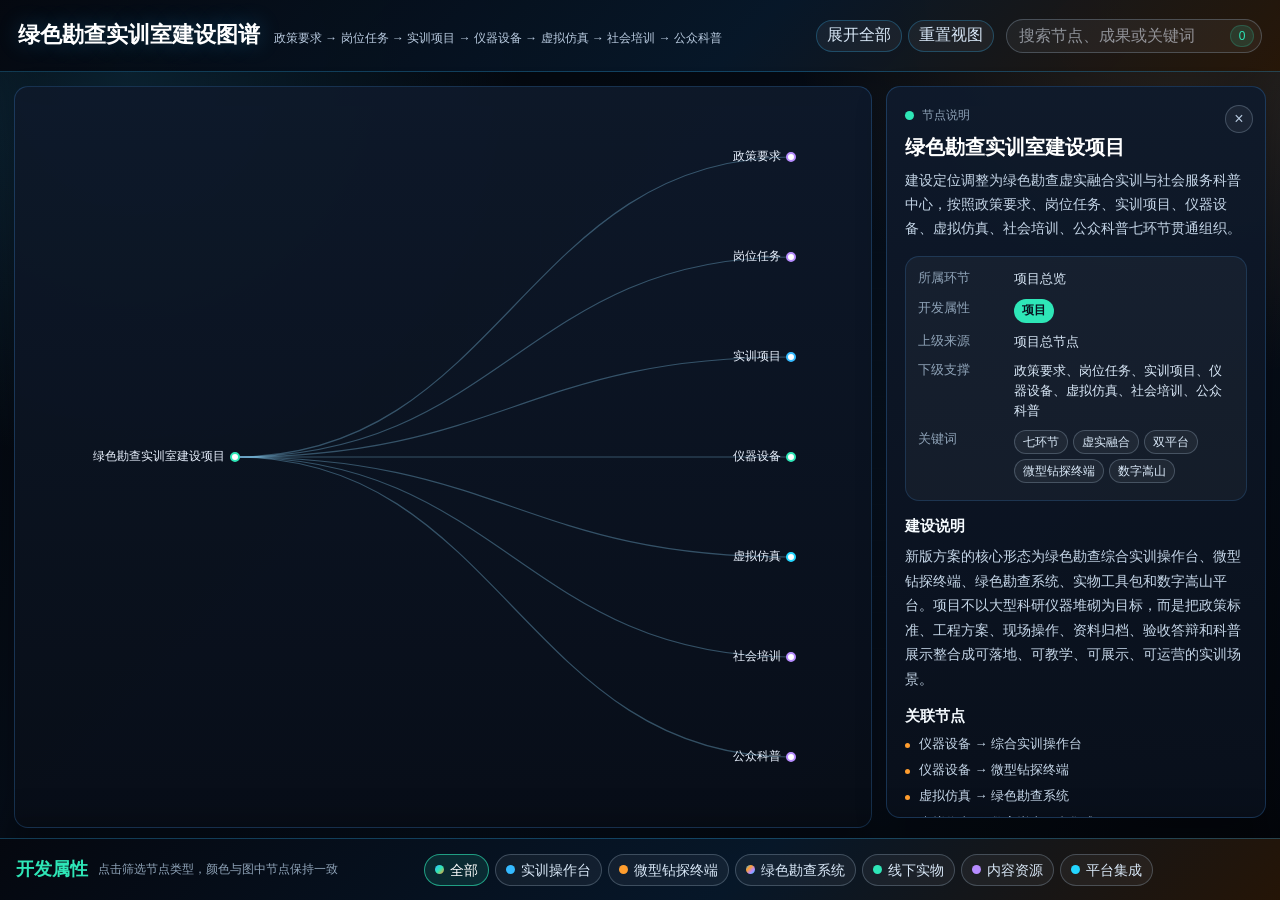
==== index-full.html @ b94ab8d3 "Update green exploration tree visualization" ====
<!doctype html>
<html lang="zh-CN">
  <head>
    <meta charset="UTF-8" />
    <meta name="viewport" content="width=device-width, initial-scale=1.0" />
    <title>绿色勘查实训室建设图谱 - 完整功能版</title>
    <link rel="icon" href="data:," />
    <link rel="stylesheet" href="assets/css/style.css" />
  </head>
  <body>
    <div class="full-shell">
      <header class="full-topbar">
        <div class="title-block">
          <h1>绿色勘查实训室建设图谱</h1>
          <p>政策要求 → 岗位任务 → 实训项目 → 仪器设备 → 虚拟仿真 → 社会培训 → 公众科普</p>
        </div>

        <div class="top-actions" aria-label="常用操作">
          <button id="expandAllBtn" type="button">展开全部</button>
          <button id="resetBtn" type="button">重置视图</button>

          <div class="search-wrap">
            <input id="searchInput" type="search" placeholder="搜索节点、成果或关键词" autocomplete="off" />
            <span id="searchCount" class="search-count">0</span>
          </div>
        </div>
      </header>

      <main class="full-main">
        <section class="chart-pane" aria-label="左到右树形图">
          <div id="chartScroll" class="chart-scroll">
            <div id="chart" class="chart-stage"></div>
          </div>
        </section>

        <div class="side-column">
          <aside id="infoPanel" class="info-panel fixed-info-panel" aria-live="polite"></aside>
          <div id="searchResults" class="search-results" aria-live="polite"></div>
        </div>
      </main>

      <footer class="bottom-filter-panel">
        <div class="filter-title">
          <strong>开发属性</strong>
          <span>点击筛选节点类型，颜色与图中节点保持一致</span>
        </div>

        <div id="filterGroup" class="dev-filter-group" aria-label="开发属性复选筛选">
          <button class="is-active" type="button" data-filter="all" aria-pressed="true">
            <span class="legend-dot all"></span>全部
          </button>
          <button type="button" data-filter="newDev" aria-pressed="false">
            <span class="legend-dot newDev"></span>实训操作台
          </button>
          <button type="button" data-filter="retrofit" aria-pressed="false">
            <span class="legend-dot retrofit"></span>微型钻探终端
          </button>
          <button type="button" data-filter="greenSystem" aria-pressed="false">
            <span class="legend-dot greenSystem"></span>绿色勘查系统
          </button>
          <button type="button" data-filter="physical" aria-pressed="false">
            <span class="legend-dot physical"></span>线下实物
          </button>
          <button type="button" data-filter="content" aria-pressed="false">
            <span class="legend-dot content"></span>内容资源
          </button>
          <button type="button" data-filter="platform" aria-pressed="false">
            <span class="legend-dot platform"></span>平台集成
          </button>
        </div>

      </footer>
    </div>

    <script src="vendor/echarts.min.js"></script>
    <script src="data/treeData.js"></script>
    <script src="assets/js/tree-utils.js"></script>
    <script src="assets/js/panel.js"></script>
    <script src="assets/js/app.js"></script>
  </body>
</html>
---- assets/css/style.css ----
:root {
  --bg: #05070d;
  --card: #0b1220;
  --card-2: #0f1a2b;
  --text: #eaf2ff;
  --muted: #8fa3b8;
  --line: rgba(72, 164, 255, 0.24);
  --blue: #35baff;
  --green: #2ee6b7;
  --orange: #ff9d2e;
  --purple: #b78cff;
  --soft-blue: rgba(53, 186, 255, 0.12);
  --soft-green: rgba(46, 230, 183, 0.12);
  --soft-orange: rgba(255, 157, 46, 0.14);
  --shadow: 0 12px 30px rgba(0, 0, 0, 0.28);

  --project: #2ee6b7;
  --new-dev: #35baff;
  --retrofit: #ff9d2e;
  --physical: #2ee6b7;
  --content: #b78cff;
  --platform: #24d6ff;
  --reuse: #8fa3b8;

  --right-panel-width: 380px;
  --bottom-panel-height: 62px;
  --topbar-height: 72px;
  --gap: 14px;
  --radius: 14px;
  color-scheme: dark;
}

* {
  box-sizing: border-box;
}

html,
body {
  width: 100%;
  height: 100%;
  margin: 0;
}

body {
  overflow: hidden;
  color: var(--text);
  font-family: -apple-system, BlinkMacSystemFont, "Segoe UI", "PingFang SC", "Microsoft YaHei", Arial, sans-serif;
  background:
    radial-gradient(circle at 10% 8%, rgba(53, 186, 255, 0.2), transparent 28%),
    radial-gradient(circle at 92% 0%, rgba(255, 157, 46, 0.18), transparent 26%),
    linear-gradient(135deg, #03050a 0%, #07111f 58%, #03050a 100%);
  background-attachment: fixed;
}

body::before {
  position: fixed;
  inset: 0;
  pointer-events: none;
  opacity: 0.42;
  background-image:
    linear-gradient(rgba(255, 255, 255, 0.035) 1px, transparent 1px),
    linear-gradient(90deg, rgba(255, 255, 255, 0.035) 1px, transparent 1px);
  background-size: 36px 36px;
  content: "";
  mask-image: radial-gradient(circle at center, black 0%, transparent 82%);
}

button,
input,
a {
  font: inherit;
}

button,
a {
  -webkit-tap-highlight-color: transparent;
}

.full-shell {
  position: relative;
  z-index: 1;
  display: grid;
  grid-template-rows: var(--topbar-height) minmax(0, 1fr) var(--bottom-panel-height);
  grid-template-columns: minmax(0, 1fr);
  width: 100vw;
  height: 100vh;
  min-width: 1180px;
}

.full-topbar {
  display: grid;
  grid-template-columns: minmax(0, 1fr) auto;
  gap: 16px;
  align-items: center;
  padding: 10px 18px;
  border-bottom: 1px solid rgba(53, 186, 255, 0.28);
  background: linear-gradient(135deg, rgba(5, 8, 15, 0.95), rgba(7, 24, 42, 0.96) 58%, rgba(39, 22, 7, 0.94));
  box-shadow: 0 18px 52px rgba(0, 0, 0, 0.34);
}

.title-block {
  display: flex;
  gap: 14px;
  align-items: baseline;
  min-width: 0;
}

.title-block h1 {
  margin: 0;
  color: #ffffff;
  font-size: 22px;
  font-weight: 800;
  line-height: 1.2;
  letter-spacing: 0;
  text-shadow: 0 0 22px rgba(53, 186, 255, 0.28);
  white-space: nowrap;
}

.title-block p {
  min-width: 0;
  margin: 0;
  color: #b9cbe0;
  font-size: 12px;
  line-height: 1.45;
  overflow: hidden;
  text-overflow: ellipsis;
  white-space: nowrap;
}

.top-actions {
  display: flex;
  gap: 6px;
  align-items: center;
  justify-content: flex-end;
  min-width: 0;
}

.search-wrap {
  position: relative;
  flex: 0 1 260px;
  min-width: 190px;
  margin-left: 6px;
}

.search-wrap input {
  width: 100%;
  height: 34px;
  padding: 0 42px 0 12px;
  border: 1px solid rgba(143, 163, 184, 0.34);
  border-radius: 999px;
  background: rgba(255, 255, 255, 0.05);
  color: var(--text);
  outline: none;
}

.search-wrap input::placeholder {
  color: rgba(234, 242, 255, 0.54);
}

.search-wrap input:focus {
  border-color: rgba(53, 186, 255, 0.74);
  box-shadow: 0 0 0 3px rgba(53, 186, 255, 0.14);
}

.search-count {
  position: absolute;
  top: 6px;
  right: 8px;
  min-width: 24px;
  height: 22px;
  padding: 0 6px;
  border: 1px solid rgba(46, 230, 183, 0.2);
  border-radius: 999px;
  background: var(--soft-green);
  color: var(--green);
  font-size: 12px;
  line-height: 20px;
  text-align: center;
}

.top-actions button,
.download-button {
  display: inline-flex;
  flex: 0 0 auto;
  align-items: center;
  justify-content: center;
  height: 32px;
  padding: 0 10px;
  border: 1px solid rgba(53, 186, 255, 0.28);
  border-radius: 999px;
  background: rgba(255, 255, 255, 0.05);
  color: #d9e8f8;
  cursor: pointer;
  text-decoration: none;
  white-space: nowrap;
  transition: background 0.15s ease, border-color 0.15s ease, color 0.15s ease, transform 0.15s ease;
}

.top-actions button:hover,
.download-button:hover {
  border-color: rgba(255, 157, 46, 0.55);
  color: #ffffff;
  transform: translateY(-1px);
}

.download-button {
  border-color: rgba(255, 157, 46, 0.45);
  background: linear-gradient(135deg, rgba(255, 157, 46, 0.22), rgba(255, 106, 42, 0.18));
  color: #ffd3a1;
  font-weight: 800;
}

.full-main {
  display: grid;
  grid-template-columns: minmax(0, 1fr) var(--right-panel-width);
  gap: var(--gap);
  min-height: 0;
  padding: var(--gap);
  padding-bottom: 10px;
}

.chart-pane {
  min-width: 0;
  min-height: 0;
  border: 1px solid var(--line);
  border-radius: var(--radius);
  background: linear-gradient(180deg, rgba(14, 25, 42, 0.96), rgba(8, 14, 24, 0.96));
  box-shadow: var(--shadow);
  overflow: hidden;
}

.chart-scroll {
  width: 100%;
  height: 100%;
  overflow: hidden;
  background: transparent;
}

.chart-stage {
  width: 100%;
  height: 100%;
  min-width: 0;
  min-height: 0;
}

.side-column {
  display: grid;
  grid-template-rows: minmax(0, 1fr) auto;
  gap: 10px;
  min-width: 0;
  min-height: 0;
}

.fixed-info-panel {
  min-width: 0;
  min-height: 0;
  max-height: 100%;
  padding: 18px;
  border: 1px solid var(--line);
  border-radius: var(--radius);
  background: linear-gradient(180deg, rgba(15, 26, 43, 0.96), rgba(9, 16, 28, 0.96));
  box-shadow: var(--shadow);
  overflow: auto;
}

.bottom-filter-panel {
  display: grid;
  grid-template-columns: auto 300px minmax(0, 1fr);
  gap: 10px;
  align-items: center;
  min-height: 0;
  padding: 6px 16px;
  border-top: 1px solid rgba(53, 186, 255, 0.28);
  background: linear-gradient(135deg, rgba(5, 8, 15, 0.95), rgba(7, 24, 42, 0.96) 58%, rgba(39, 22, 7, 0.94));
  box-shadow: 0 -14px 34px rgba(0, 0, 0, 0.28);
}

.filter-title {
  display: contents;
}

.filter-title strong {
  color: var(--green);
  font-size: 18px;
  line-height: 1.2;
  white-space: nowrap;
}

.filter-title span {
  color: var(--muted);
  font-size: 12px;
  line-height: 1.4;
  min-width: 0;
  overflow: hidden;
  text-overflow: ellipsis;
  white-space: nowrap;
}

.dev-filter-group {
  display: flex;
  flex-wrap: nowrap;
  gap: 6px;
  align-items: center;
  justify-content: flex-start;
  min-width: 0;
  padding-left: 16px;
}

.dev-filter-group button {
  display: inline-flex;
  gap: 6px;
  align-items: center;
  height: 32px;
  padding: 0 10px;
  border: 1px solid rgba(143, 163, 184, 0.34);
  border-radius: 999px;
  background: rgba(255, 255, 255, 0.05);
  color: #d9e8f8;
  cursor: pointer;
  font-size: 14px;
  line-height: 1;
  white-space: nowrap;
  transition: background 0.15s ease, border-color 0.15s ease, color 0.15s ease, transform 0.15s ease;
}

.dev-filter-group button:hover {
  border-color: rgba(53, 186, 255, 0.62);
  color: #ffffff;
  transform: translateY(-1px);
}

.dev-filter-group button.is-active {
  border-color: rgba(46, 230, 183, 0.62);
  background: var(--soft-green);
  color: #ffffff;
}

.legend-dot {
  width: 9px;
  height: 9px;
  flex: 0 0 auto;
  border-radius: 50%;
  background: #9ca3af;
}

.legend-dot.all {
  background: linear-gradient(135deg, var(--blue), var(--green), var(--orange));
}

.legend-dot.project {
  background: var(--project);
}

.legend-dot.newDev {
  background: var(--new-dev);
}

.legend-dot.retrofit {
  background: var(--retrofit);
}

.legend-dot.greenSystem {
  background: linear-gradient(135deg, var(--new-dev), var(--retrofit), var(--content), var(--platform));
}

.legend-dot.physical {
  background: var(--physical);
}

.legend-dot.content {
  background: var(--content);
}

.legend-dot.platform {
  background: var(--platform);
}

.legend-dot.reuse {
  background: var(--reuse);
}

.info-panel {
  color: var(--text);
}

.panel-close {
  position: sticky;
  top: 0;
  float: right;
  width: 28px;
  height: 28px;
  margin: -6px -6px 4px 8px;
  border: 1px solid rgba(143, 163, 184, 0.34);
  border-radius: 50%;
  background: rgba(255, 255, 255, 0.05);
  color: #b9cbe0;
  cursor: pointer;
}

.panel-close:hover {
  border-color: rgba(255, 157, 46, 0.55);
  color: #ffffff;
}

.panel-eyebrow {
  display: flex;
  gap: 8px;
  align-items: center;
  margin: 2px 32px 10px 0;
}

.status-dot {
  width: 9px;
  height: 9px;
  flex: 0 0 auto;
  border-radius: 50%;
  background: var(--green);
}

.panel-eyebrow span:last-child {
  color: var(--muted);
  font-size: 12px;
}

.info-panel h2 {
  margin: 0 32px 8px 0;
  color: #ffffff;
  font-size: 20px;
  line-height: 1.35;
  letter-spacing: 0;
}

.summary {
  margin: 0 0 14px;
  color: #c5d6e8;
  font-size: 14px;
  line-height: 1.7;
}

.meta-grid {
  display: grid;
  grid-template-columns: 86px minmax(0, 1fr);
  gap: 9px 10px;
  padding: 12px;
  border: 1px solid rgba(72, 164, 255, 0.18);
  border-radius: var(--radius);
  background: rgba(255, 255, 255, 0.04);
}

.meta-grid dt {
  color: var(--muted);
  font-size: 13px;
}

.meta-grid dd {
  min-width: 0;
  margin: 0;
  color: #d9e8f8;
  font-size: 13px;
  line-height: 1.55;
  word-break: break-word;
}

.dev-pill,
.tag-pill,
.result-pill {
  display: inline-flex;
  align-items: center;
  max-width: 100%;
  min-height: 24px;
  padding: 2px 8px;
  border-radius: 999px;
  color: #07111f;
  font-size: 12px;
  line-height: 1.4;
  font-weight: 700;
}

.tag-pill {
  margin: 0 5px 5px 0;
  border: 1px solid rgba(143, 163, 184, 0.34);
  background: rgba(255, 255, 255, 0.05);
  color: #d9e8f8;
  font-weight: 500;
}

.panel-section {
  margin-top: 16px;
}

.panel-section h3,
.search-results h3 {
  margin: 0 0 8px;
  color: #f6fbff;
  font-size: 15px;
}

.panel-section p,
.search-results p {
  margin: 0;
  color: #c5d6e8;
  font-size: 14px;
  line-height: 1.75;
}

.panel-section ul {
  display: grid;
  gap: 6px;
  margin: 0;
  padding: 0;
  list-style: none;
}

.panel-section li {
  position: relative;
  padding-left: 14px;
  color: #c5d6e8;
  font-size: 13px;
  line-height: 1.55;
}

.panel-section li::before {
  position: absolute;
  left: 0;
  top: 0.68em;
  width: 5px;
  height: 5px;
  border-radius: 50%;
  background: var(--orange);
  content: "";
}

.source-list a {
  color: #9fd7ff;
  text-decoration: none;
}

.source-list a:hover {
  text-decoration: underline;
}

.search-results {
  width: 100%;
  max-height: 188px;
  padding: 12px;
  border: 1px solid var(--line);
  border-radius: var(--radius);
  background: linear-gradient(180deg, rgba(15, 26, 43, 0.96), rgba(9, 16, 28, 0.96));
  box-shadow: var(--shadow);
  overflow: auto;
}

.search-results:empty {
  display: none;
}

.result-list {
  display: grid;
  gap: 6px;
}

.result-pill {
  justify-content: flex-start;
  width: 100%;
  border: 1px solid rgba(143, 163, 184, 0.34);
  background: rgba(255, 255, 255, 0.05);
  color: #d9e8f8;
  text-align: left;
  cursor: pointer;
  font-weight: 500;
}

.result-pill:hover {
  border-color: rgba(53, 186, 255, 0.62);
  color: #ffffff;
}

.empty-state {
  min-height: 100%;
  display: grid;
  align-items: center;
}

.toast {
  position: fixed;
  left: 50%;
  bottom: calc(var(--bottom-panel-height) + 24px);
  z-index: 30;
  padding: 9px 14px;
  border-radius: var(--radius);
  background: rgba(3, 5, 10, 0.92);
  color: #fff;
  font-size: 13px;
  transform: translateX(-50%);
  pointer-events: none;
}

@media (max-width: 1180px) {
  body {
    overflow: auto;
  }

  .full-shell {
    height: auto;
    min-height: 100vh;
    min-width: 0;
    grid-template-rows: auto auto auto;
  }

  .full-topbar {
    grid-template-columns: 1fr;
  }

  .title-block {
    display: grid;
    gap: 6px;
  }

  .title-block p {
    white-space: normal;
  }

  .top-actions {
    justify-content: flex-start;
  }

  .search-wrap {
    flex-basis: 100%;
    max-width: none;
    margin-left: 0;
  }

  .full-main {
    grid-template-columns: 1fr;
  }

  .chart-pane {
    min-height: 640px;
  }

  .side-column {
    grid-template-rows: auto auto;
  }

  .fixed-info-panel {
    max-height: none;
  }

  .bottom-filter-panel {
    grid-template-columns: 1fr;
    height: auto;
  }

  .filter-title {
    display: grid;
    gap: 4px;
  }

  .filter-title span {
    white-space: normal;
  }

  .dev-filter-group {
    padding-left: 0;
  }

  .search-results {
    max-height: none;
  }
}
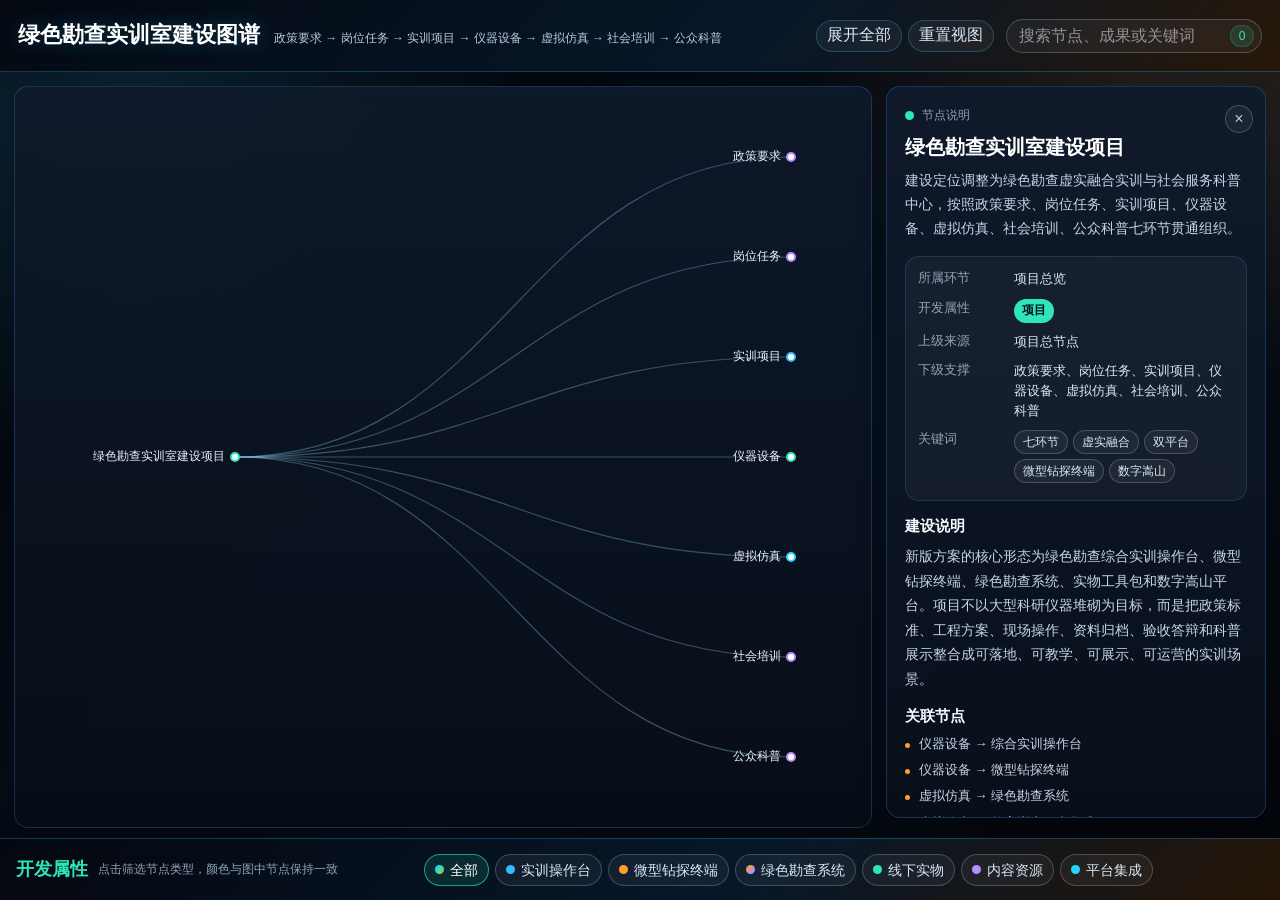
==== commit 5e13fd29: "Use full version as default entry" ====
--- a/index-full.html
+++ b/index-full.html
@@ -3,7 +3,7 @@
   <head>
     <meta charset="UTF-8" />
     <meta name="viewport" content="width=device-width, initial-scale=1.0" />
-    <title>绿色勘查实训室建设图谱 - 完整功能版</title>
+    <title>绿色勘查实训室建设图谱</title>
     <link rel="icon" href="data:," />
     <link rel="stylesheet" href="assets/css/style.css" />
   </head>
